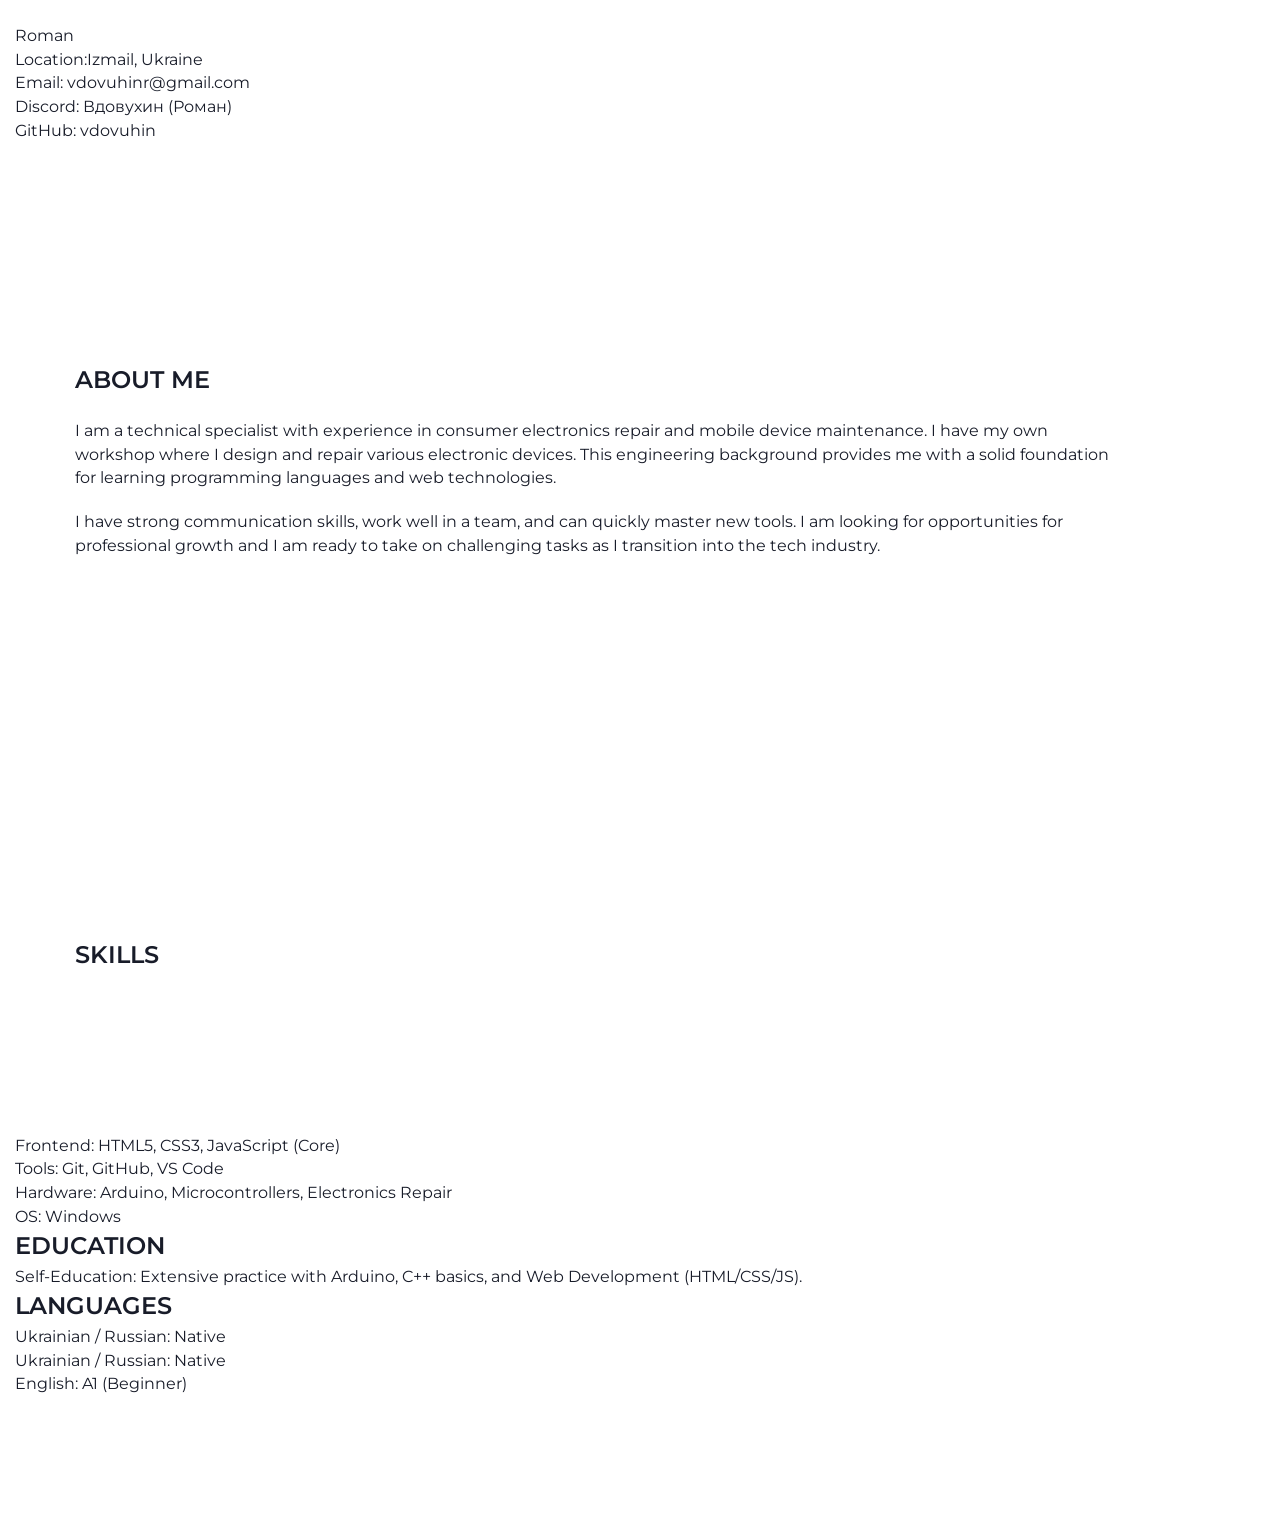
==== index.html @ 587b4ea5 "init: add index.html and style.css" ====
<!DOCTYPE html>
<!-- Коди мов https://html-css.co.ua/html/lang-kodu-mov/ -->
<html lang="en">

<head>
	<!-- Кодування тексту -->
	<meta charset="UTF-8">
	<!-- Налаштування в'юпорту (адаптиву, масштабу тощо) -->
	<meta name="viewport" content="width=device-width, initial-scale=1.0">
	<!-- Відкрити усі вкладки в новій вкладці -->

	<!-- Підключення окремого файлу стилів -->
	<link rel="stylesheet" href="css/style.css">
	<!-- Заголовок сторінки в браузері -->
	<title>CV</title>

</head>

<body>
	<div class="wrapper">
		<header class="header">

		</header>
		<main class="page">
			<section class="page__main main">
				<div class="main__container">
					<h1 class="main__title">Roman</h1>
					<ul class="mail__items">
						<li class="mail__item">Location:<span>Izmail, Ukraine</span></li>
						<li class="mail__item">Email:
							<a class="mail__link" href="mailto:vdovuhinr@gmail.com">vdovuhinr@gmail.com</a>
						</li>
						<li class="mail__item">Discord:
							<a class="mail__link" href="#">Вдовухин (Роман)
							</a>
						</li>
						<li class="mail__item">GitHub:
							<a class="mail__link" href="https://github.com/vdovuhin">vdovuhin</a>
						</li>
					</ul>
				</div>
			</section>

			<hr class="divider">

			<section class="page__about about">
				<div class="about__container">
					<div class="about__content content">
						<h2 class="content__title">About Me</h2>
						<div class="content__text">
							<p>I am a technical specialist with experience in consumer electronics repair and mobile device
								maintenance. I
								have my own workshop where I design and repair various electronic devices. This engineering background
								provides
								me with a solid foundation for learning programming languages and web technologies.</p>
							<p>I have strong communication skills, work well in a team, and can quickly master new tools. I am looking
								for
								opportunities for professional growth and I am ready to take on challenging tasks as I transition into
								the
								tech
								industry.</p>
						</div>
					</div>
				</div>
			</section>

			<section class="page__skills skills">
				<div class="about__container">
					<div class="about__content content">
						<h2 class="content__title">Skills</h2>
					</div>
					<ul class="skills__list">
						<li class="skills__item">Frontend: HTML5, CSS3, JavaScript (Core)</li>
						<li class="skills__item">Tools: Git, GitHub, VS Code</li>
						<li class="skills__item">Hardware: Arduino, Microcontrollers, Electronics Repair</li>
						<li class="skills__item">OS: Windows</li>
					</ul>
				</div>
			</section>

			<section class="page__education education">
				<div class="education__container">
					<div class="education__content content">
						<h2 class="content__title">Education</h2>
						<div class="content__text">
							<p>Self-Education: Extensive practice with Arduino, C++ basics, and Web Development
								(HTML/CSS/JS).
							</p>
						</div>
					</div>
				</div>
			</section>

			<section class="page__languages languages">
				<div class="languages__container">
					<div class="languages__content content">
						<h2 class="content__title">Languages</h2>
					</div>
					<ul class="languages__list">
						<li class="languages__items">Ukrainian / Russian:</strong> Native</span></li>

						<li class="languages__items">Ukrainian / Russian:<span> Native</span></li>

						<li class="languages__items">English:<span> A1 (Beginner)</span></li>
					</ul>
				</div>
			</section>
		</main>
		<footer class="footer">

		</footer>
	</div>
	<script src="js/script.js"></script>
</body>

<script src="js/script.js"></script>
</body>

</html>
---- css/style.css ----
@charset "UTF-8";
/* Підключення фрифтів */
/* Google Fonts (Plugin) */
@import url("https://fonts.googleapis.com/css2?family=Montserrat:wght@400;600;700&display=swap");
@import url("https://fonts.googleapis.com/css2?family=Allura:wght@400&display=swap");
/* Локальне підключення шрифтів */
/* Скидання стилів */
@import url("reset.css");
/* Скидання змінних */
:root {
  --primary: #ff4646;
  --dark: #181c29;
  --static-white: #fff;
  --content-background: #ecf3f8;
  --tag-purple: #4361ff;
  --tag-pink: #ff43f7;
  --tag-green: #06a44f;
  --primary-10: rgba(255, 70, 70, 0.1);
  --static-white-20: rgba(255, 255, 255, 0.2);
  --static-white-40: rgba(255, 255, 255, 0.4);
  --overlay: rgba(24, 28, 41, 0.8);
  --font-family: "Montserrat", sans-serif;
  --second-family: "Allura", sans-serif;
  --third-family: "SF Pro", sans-serif;
}

/* Основні стилі */
body {
  font-family: "Montserrat", sans-serif;
  font-size: 16px;
  line-height: 148%;
  color: var(--dark);
}

.wrapper {
  min-height: 100%;
  overflow: clip; /* clip */
  display: flex;
  flex-direction: column;
  position: relative;
  z-index: 2;
}

.wrapper > main {
  flex-grow: 1;
}

/* --------------------- */
[class*=__container] {
  max-width: 1306px;
  padding-inline: 15px;
  margin: 0 auto;
}

/* --------------------- */
/* Стилі для header */
.header {
  padding-block: 0.75rem;
  position: relative;
}
.header__container {
  display: flex;
  align-items: center;
  justify-content: space-between;
  -moz-column-gap: 0.75rem;
       column-gap: 0.75rem;
  flex-wrap: wrap;
}
.header__logo {
  border-radius: 0.75rem;
  padding: 0.5rem 1.25rem;
  flex-shrink: 1;
  position: relative;
  z-index: 11;
}
.header__logo-link {
  display: flex;
  align-items: center;
  justify-content: center;
  -moz-column-gap: 0.5rem;
       column-gap: 0.5rem;
}
.header__logo-image {
  width: 1.5rem;
  aspect-ratio: 1/1;
}
.header__logo-text {
  font-weight: 600;
  font-size: 0.75rem;
  line-height: 1.3;
  letter-spacing: 0.05em;
  text-transform: uppercase;
  color: var(--dark);
  transition: all 0.8s ease;
}
.header__logo-text:hover {
  color: var(--primary);
}
.header__menu {
  display: flex;
  align-items: center;
}

@media (max-width: 48rem) {
  .menu__body {
    padding-block-start: 4.375rem;
    position: fixed;
    width: 100%;
    height: 100svh;
    left: -100%;
    top: 0;
    overflow: auto;
    transition: left 0.3s;
    background-color: var(--content-background);
    z-index: 10;
  }
  .menu__body::before {
    content: "";
    background-color: var(--content-background);
    position: fixed;
    width: 100%;
    height: 70px;
    left: -100%;
    top: 0;
    transition: left 0.3s;
    z-index: 2;
  }
}
.menu__list {
  display: flex;
  align-items: center;
  justify-content: center;
  flex-wrap: wrap;
  -moz-column-gap: 0.5rem;
       column-gap: 0.5rem;
}
.menu__item {
  border-radius: 0.75rem;
  padding: 0.75rem 1.25rem;
  transition: all 0.8s ease;
}
.menu__link {
  font-weight: 600;
  font-size: 0.75rem;
  line-height: 1.3;
  letter-spacing: 0.05em;
  text-transform: uppercase;
  color: var(--dark);
  transition: all 0.8s ease;
}
.menu__link:hover {
  color: var(--primary);
}

.icon-menu {
  display: none;
}
@media (max-width: 48rem) {
  .icon-menu {
    display: block;
    position: relative;
    width: 1.25rem;
    height: 0.5rem;
    z-index: 11;
  }
}
@media (max-width: 48rem) and (any-hover: none) {
  .icon-menu {
    cursor: default;
  }
}
@media (max-width: 48rem) {
  .icon-menu span, .icon-menu::before {
    content: "";
    transition: all 0.3s ease 0s;
    right: 0;
    position: absolute;
    width: 100%;
    height: 0.125rem;
    background-color: #000;
  }
  .icon-menu::before {
    top: 0;
  }
  .icon-menu span {
    bottom: 0;
  }
}

.open-menu .menu__body {
  left: 0;
}
.open-menu .menu__body::before {
  content: "";
  left: 0;
}
.open-menu .menu__list {
  flex-direction: column;
  font-size: 24px;
}
.open-menu .menu__link {
  font-weight: 600;
  font-size: 1.5rem;
}
.open-menu .icon-menu::before {
  top: calc(50% - 0.0625rem);
  transform: rotate(-45deg);
}
.open-menu .icon-menu span {
  bottom: calc(50% - 0.0625rem);
  transform: rotate(45deg);
}

.lock {
  overflow: hidden;
}

/* Стилі для main */
.page__hero {
  border-radius: 1.25rem 1.25rem 0 0;
}
.page__about {
  padding-block: 3.75rem;
}
.page__slider {
  padding-block: 3.75rem 1.875rem;
}
.page__best-gifts {
  margin-block-start: -0.625rem;
  padding-block: 3.75rem;
}
.page__cta {
  margin-block-start: -0.5rem;
  padding-block: 3.75rem;
}

.hero {
  position: relative;
}
.hero__container {
  padding-block: 60px;
}
.hero__body {
  padding-block: 60px 60px;
  display: flex;
  flex-direction: column;
  align-items: center;
  position: relative;
  z-index: 2;
}
.hero__blok-hero {
  display: flex;
  flex-direction: column;
  align-items: center;
  row-gap: 0.75rem;
  color: var(--static-white);
  max-width: 26.75rem;
  position: relative;
  z-index: 2;
}
.hero__image {
  border-radius: 1.25rem 1.25rem 0 0;
  position: absolute;
  width: 100%;
  height: 100%;
  top: 0;
  left: 0;
}

.about {
  position: relative;
}
.about__blok {
  background-color: var(--static-white);
  border-radius: 3.75rem;
  position: relative;
  z-index: 2;
  display: flex;
}
@media (max-width: 738px) {
  .about__blok {
    flex-wrap: wrap;
  }
}
.about__content {
  padding: 10rem 9.5rem 10rem 3.75rem;
  flex: 1 1 50%;
}
.about__content *:not(:last-child) {
  margin-block-end: 20px;
}
@media (max-width: 838px) {
  .about__content {
    padding: 106px 60px;
  }
}
@media (max-width: 738px) {
  .about__content {
    padding: 3.75rem 1.25rem;
  }
}
.about__img {
  flex: 1 1 50%;
  aspect-ratio: 638/528;
}
.about__img img {
  border-radius: 3.75rem;
  width: 100%;
  height: 100%;
  -o-object-fit: cover;
     object-fit: cover;
}
.slider {
  position: relative;
}
.slider__container {
  position: relative;
  z-index: 2;
}
.slider__content {
  display: flex;
  flex-direction: column;
  align-items: center;
  justify-content: center;
  row-gap: 0.75rem;
}
.slider__content:not(:last-child) {
  margin-block-end: 1.25rem;
}
.slider__swiper {
  display: flex;
  flex-direction: column;
  row-gap: 1.25rem;
}
.slider__swiper-wrapper {
  display: flex;
  transition: transform 0.5s ease;
}
.slider__buttons {
  display: flex;
  align-items: center;
  justify-content: flex-end;
  -moz-column-gap: 0.75rem;
       column-gap: 0.75rem;
}
.slider__button--prev, .slider__button--next {
  border: 1px solid var(--static-white);
  border-radius: 1.25rem;
  padding: 0.9481rem 1.25rem;
}
.slider__button--prev svg, .slider__button--next svg {
  fill: var(--static-white);
  transition: all 0.8s ease;
}
.slider__button--prev:hover, .slider__button--next:hover {
  transition: all 0.8s ease;
  background-color: var(--static-white);
}
.slider__button--prev:hover svg, .slider__button--next:hover svg {
  fill: var(--primary);
}
.slider__button--prev :active, .slider__button--next :active {
  opacity: 0.8;
}
.slider__button--next {
  rotate: 180deg;
}
.slider-blok {
  display: flex;
  align-items: center;
  justify-content: center;
  -moz-column-gap: 20px;
       column-gap: 20px;
}
.slider-blok__title {
  font-family: var(--font-family);
  font-weight: 600;
  font-size: 80px;
  text-transform: uppercase;
  text-align: center;
  color: var(--static-white);
}
.slider-blok__images {
  width: 200px;
  height: 100%;
  border-radius: 1.25rem;
}
.slider-blok__images img {
  border-radius: 1.25rem;
  width: 100%;
  height: 100%;
  -o-object-fit: cover;
     object-fit: cover;
}

.best-gifts {
  position: relative;
}
.best-gifts__container {
  position: relative;
  z-index: 2;
}
.best-gifts__content {
  text-align: center;
}
.best-gifts__content:not(:last-child) {
  margin-block-end: 1.25rem;
}
.best-gifts__cards {
  display: grid;
  grid-template-columns: repeat(auto-fit, minmax(280px, 1fr));
  gap: 0.75rem;
}
.cta {
  position: relative;
}
.cta__container {
  position: relative;
  z-index: 10;
  display: flex;
  flex-direction: column;
  align-items: center;
  gap: 1.25rem;
}
.cta__content {
  text-align: center;
}
.cta__content > *:not(:last-child) {
  margin-block-end: 1.25rem;
}
.cta__content:not(:last-child) {
  margin-block-end: 1.25rem;
}
.cta__body {
  max-width: 450px;
  display: flex;
  flex-direction: column;
  align-items: center;
  justify-content: center;
}
.cta__sab-title {
  font-family: var(--second-family);
  font-size: 1.5rem;
  line-height: 1;
  color: var(--static-white);
}
.cta__sab-title:not(:last-child) {
  margin-block-end: 0.5rem;
}
.cta__timer {
  display: flex;
  border-radius: 1.25rem;
  padding: 0.5rem 0.75rem;
  background-color: var(--static-white-40);
}
.timer__item {
  width: 5rem;
  padding: 0.124rem 0rem;
  font-weight: 600;
  text-transform: uppercase;
  color: var(--static-white);
  display: flex;
  flex-direction: column;
  align-items: center;
  position: relative;
}
.timer__item:not(:last-child)::after {
  content: "";
  border: 0.0625rem solid var(--static-white-40);
  width: 0rem;
  height: 1.25rem;
  position: absolute;
  right: 0;
  top: 35%;
}
.timer__value {
  font-size: 24px;
  line-height: 1.52;
}
.timer__label {
  font-size: 12px;
  line-height: 1.3;
}

.gifts-page__hero {
  position: relative;
  padding-block: 3.75rem;
}
.gifts-page__container {
  position: relative;
  z-index: 3;
  color: var(--content-background);
}
.gifts-page__blok:not(:last-child) {
  margin-block-end: 1.25rem;
}
.gifts-page__blok-hero {
  display: flex;
  align-items: center;
  justify-content: center;
}
.gifts-page__navigation {
  display: flex;
  align-items: center;
  justify-content: center;
}
.gifts-page__navigation:not(:last-child) {
  margin-block-end: 1.25rem;
}
.gifts-page__title {
  border-radius: 0.75rem;
  padding: 0.75rem 1.25rem;
  font-weight: 600;
  font-size: 0.75rem;
  line-height: 1.3;
  text-transform: uppercase;
  transition: all 0.8s ease;
}
.gifts-page__title:hover {
  background-color: var(--static-white-20);
}
.gifts-page__body {
  display: none;
}
.gifts-page__body:target {
  display: block;
}
.gifts-page__image {
  border-radius: 1.25rem;
}

.--tab-active {
  background-color: var(--static-white-20);
}

/* Стилі для footer */
.footer {
  padding: 60px;
}
.footer__container > * {
  margin-block-end: 60px;
}
.footer__items {
  display: flex;
  align-items: center;
  justify-content: space-between;
  flex-wrap: wrap;
  -moz-column-gap: 0.75rem;
       column-gap: 0.75rem;
}
.footer__item {
  flex: 0 0 32%;
  display: flex;
  align-items: center;
  justify-content: center;
  flex-direction: column;
  row-gap: 0.75rem;
}
.footer__footer {
  display: flex;
  align-items: center;
  flex-direction: column;
  justify-content: space-between;
  flex-wrap: wrap;
  row-gap: 0.75rem;
  line-height: 1.5;
  color: var(--dark);
}
.footer__caption {
  font-family: var(--second-family);
  font-size: 24px;
  line-height: 1;
  transition: all 0.8s ease;
}

/* БЕМ елементі @import */
.item-footer {
  padding: 1.25rem;
  border-radius: 1.25rem;
  border: 1px dashed var(--content-background);
  background-color: var(--content-background);
  transition: all 0.8s ease;
  cursor: pointer;
}
.item-footer:hover {
  border: 1px dashed var(--tag-green);
  color: var(--primary);
}
.item-footer__sort-title {
  font-family: var(--font-family);
  font-weight: 600;
  font-size: 24px;
  line-height: 1.5;
  text-transform: uppercase;
}

.social {
  display: flex;
  align-items: center;
  justify-content: center;
  -moz-column-gap: 0.75rem;
       column-gap: 0.75rem;
}
.social__link {
  padding: 0.51rem 0.625rem;
}
.social__link svg {
  fill: #181c29;
  transition: all 0.8s ease;
}
.social__link:hover svg {
  transition: all 0.8s ease;
  fill: var(--primary);
}

.blok-hero__subtitle {
  font-family: var(--second-family);
  font-size: 24px;
  line-height: 1;
}
.blok-hero__title {
  max-width: 26.75rem;
  font-weight: 600;
  font-size: 32px;
  line-height: 1.5;
  text-align: center;
  text-transform: uppercase;
}
.blok-hero__sort-title {
  font-family: var(--second-family);
  font-weight: 400;
  font-size: 24px;
  letter-spacing: 0.05em;
  text-align: center;
  color: var(--static-white);
}

.button {
  border-radius: 20px;
  padding: 20px 32px;
  background-color: var(--dark);
  font-weight: 600;
  font-size: 12px;
  line-height: 1.3;
  letter-spacing: 0.05em;
  text-transform: uppercase;
  text-align: center;
  color: var(--static-white);
  transition: all 0.8s ease;
}
.button:hover {
  background-color: #fff;
  color: var(--dark);
}

.__bg {
  width: 100%;
  height: 100%;
}
.__bg img {
  position: absolute;
  width: 100%;
  height: 100%;
  top: 0;
  left: 0;
  -o-object-fit: cover;
     object-fit: cover;
}

.content {
  line-height: 1.5;
  color: var(--dark);
}
.content__subtitle {
  font-family: var(--second-family);
  font-weight: 400;
  font-size: 24px;
  line-height: 1;
  letter-spacing: 0.05em;
  color: var(--primary);
}
.content__subtitle--clear {
  color: var(--static-white);
}
.content__title {
  font-weight: 600;
  font-size: 24px;
  line-height: 1.52;
  text-transform: uppercase;
}
.content__title--clear {
  color: var(--static-white);
}
.content__text {
  line-height: 1.48;
}

.cards {
  display: grid;
  grid-template-columns: repeat(auto-fit, minmax(280px, 1fr));
  gap: 0.75rem;
}
.cards__card {
  border-radius: 1.25rem;
  background-color: var(--content-background);
  display: flex;
  flex-direction: column;
  justify-content: flex-end;
  transition: all 0.8s ease;
  position: relative;
}
.cards__card:hover {
  scale: 1.05;
}
.cards__card:hover::before {
  content: "";
  border-radius: 20px;
  width: 100%;
  height: 100%;
  background-color: var(--dark);
  opacity: 0.5;
  position: absolute;
  left: 0;
  top: 0;
}

.card__body {
  border-radius: 20px;
  padding: 20px;
  background: var(--static-white);
  display: grid;
  row-gap: 0.5rem;
  position: relative;
  z-index: 2;
}
.card__description {
  font-weight: 600;
  font-size: 12px;
  line-height: 1.3;
  text-transform: uppercase;
}
.card__title {
  font-family: var(--font-family);
  font-weight: 600;
  line-height: 1.52;
  text-transform: uppercase;
  color: var(--dark);
}
.card__title-link {
  transition: all 0.8s ease;
}
.card__title-link:hover {
  color: var(--primary);
}

.color {
  color: var(--tag-purple);
}
.color--green {
  color: var(--tag-green);
}
.color--pink {
  color: var(--tag-pink);
}

.disabled {
  opacity: 0.5;
  pointer-events: none;
  cursor: default;
}

.modal {
  display: none;
  padding: 1.25rem;
  width: 100%;
  height: 100vh;
  background-color: var(--overlay);
  position: fixed;
  z-index: 100;
  top: 0;
  left: 0;
  align-items: center;
  justify-content: center;
  overflow-y: auto;
}
.modal__body {
  margin: 0 auto;
  border-radius: 1.25rem;
  padding: 0.625rem;
  width: 25rem;
  background: var(--static-white);
  position: relative;
  top: 0;
  left: 0;
}
.modal__button {
  padding: 0.5625rem;
  display: flex;
  flex-direction: column;
  gap: 1.125rem;
  position: absolute;
  top: 0.75rem;
  right: 0.75rem;
}
.modal__button::before, .modal__button::after {
  content: "";
  width: 1.375rem;
  height: 0.125rem;
  background-color: var(--dark);
  position: absolute;
  top: 0;
  right: 0;
}
.modal__button::after {
  top: calc(50% - 0.0625rem);
  transform: rotate(-45deg);
}
.modal__button::before {
  top: calc(50% - 0.0625rem);
  transform: rotate(45deg);
}
.modal__blok {
  padding: 20px;
}
.modal__descriptor {
  display: grid;
  row-gap: 20px;
  color: var(--dark);
}
.modal__content {
  display: grid;
  row-gap: 8px;
}
.modal__subtitle {
  font-weight: 600;
  font-size: 12px;
  line-height: 1.3;
  text-transform: uppercase;
}
.modal__title {
  font-weight: 600;
  font-size: 16px;
  line-height: 1.52;
  text-transform: uppercase;
}
.modal__text {
  line-height: 1.4;
}
.modal__sub-title {
  font-weight: 600;
  font-size: 12px;
  line-height: 1.3;
  text-transform: uppercase;
}
.modal__card {
  display: flex;
  align-items: center;
  justify-content: space-between;
}
.modal__name {
  flex-basis: 180px;
}
.modal__stars {
  display: flex;
  -moz-column-gap: 8px;
       column-gap: 8px;
}
.is-open {
  display: flex;
}
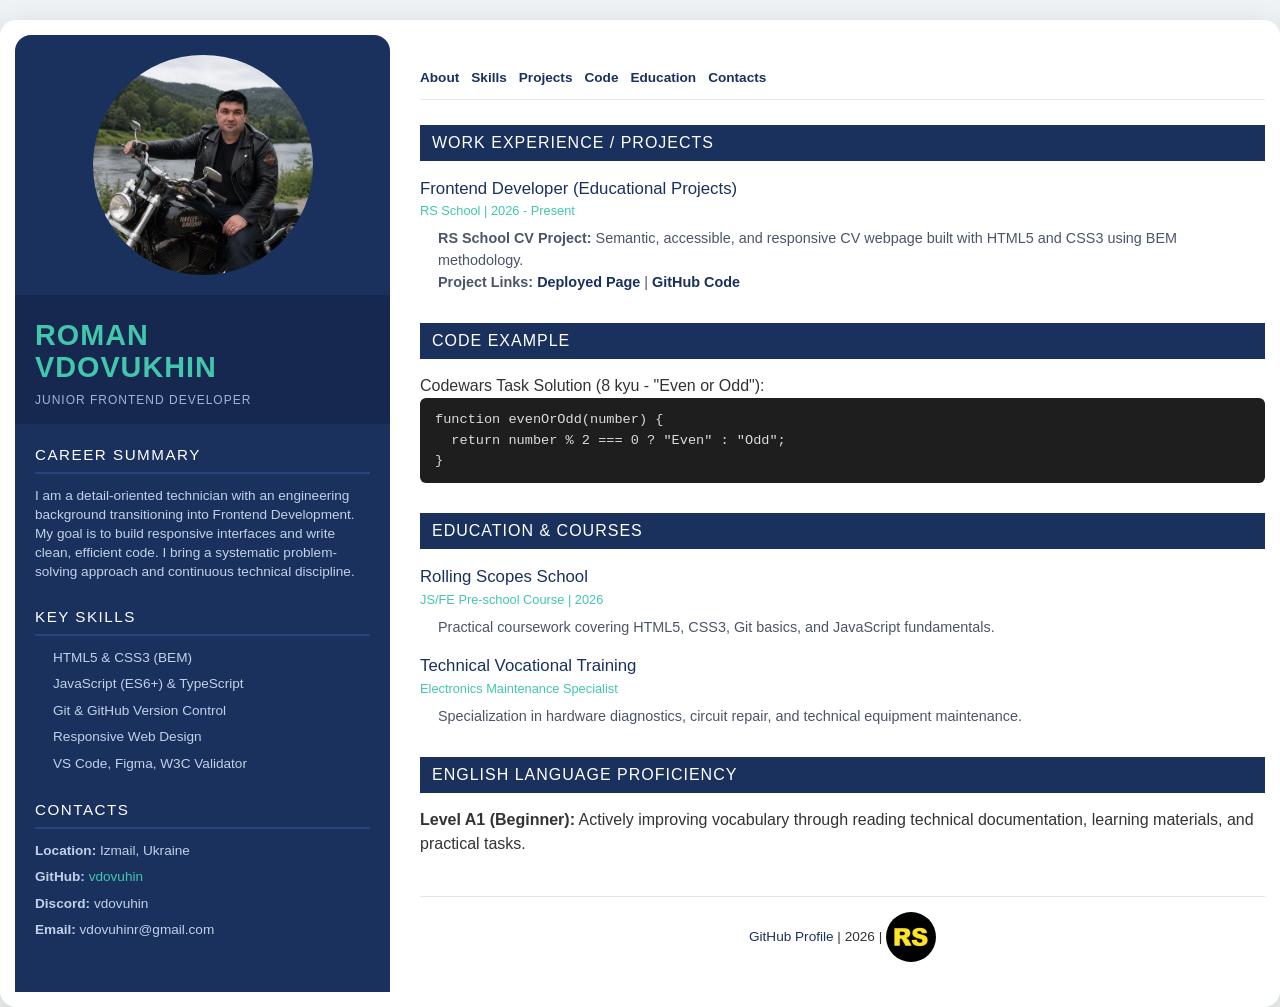
==== commit ab3afc8a: "feat: complete cv layout according to design requirements" ====
--- a/index.html
+++ b/index.html
@@ -12,108 +12,147 @@
 	<!-- Підключення окремого файлу стилів -->
 	<link rel="stylesheet" href="css/style.css">
 	<!-- Заголовок сторінки в браузері -->
-	<title>CV</title>
+	<title>CV - Roman Vdovukhin</title>
 
 </head>
 
 <body>
 	<div class="wrapper">
-		<header class="header">
+		<div class="wrapper__container">
+			<aside class="sidebar">
+				<header class="header">
+					<div class="header__photo-wrapper">
+						<img class="header__avatar" src="img//avatar.webp" alt="Roman Vdovukhin Photo">
+					</div>
+					<div class="header__title-group">
+						<h1 class="header__name">ROMAN<br>VDOVUKHIN</h1>
+						<p class="header__subtitle">JUNIOR FRONTEND DEVELOPER</p>
+					</div>
+				</header>
 
-		</header>
-		<main class="page">
-			<section class="page__main main">
-				<div class="main__container">
-					<h1 class="main__title">Roman</h1>
-					<ul class="mail__items">
-						<li class="mail__item">Location:<span>Izmail, Ukraine</span></li>
-						<li class="mail__item">Email:
-							<a class="mail__link" href="mailto:vdovuhinr@gmail.com">vdovuhinr@gmail.com</a>
-						</li>
-						<li class="mail__item">Discord:
-							<a class="mail__link" href="#">Вдовухин (Роман)
-							</a>
-						</li>
-						<li class="mail__item">GitHub:
-							<a class="mail__link" href="https://github.com/vdovuhin">vdovuhin</a>
-						</li>
+				<div class="sidebar__content">
+					<section id="about" class="sidebar__section">
+						<h2 class="sidebar__title">CAREER SUMMARY</h2>
+						<p class="sidebar__text">
+							I am a detail-oriented technician with an engineering background transitioning into Frontend Development.
+							My
+							goal is to build responsive interfaces and write clean, efficient code. I bring a systematic
+							problem-solving
+							approach and continuous technical discipline.
+						</p>
+					</section>
+
+					<section id="skills" class="sidebar__section">
+						<h2 class="sidebar__title">KEY SKILLS</h2>
+						<ul class="sidebar__list">
+							<li class="sidebar__list-item">HTML5 &amp; CSS3 (BEM)</li>
+							<li class="sidebar__list-item">JavaScript (ES6+) &amp; TypeScript</li>
+							<li class="sidebar__list-item">Git &amp; GitHub Version Control</li>
+							<li class="sidebar__list-item">Responsive Web Design</li>
+							<li class="sidebar__list-item">VS Code, Figma, W3C Validator</li>
+						</ul>
+					</section>
+
+					<section id="contacts" class="sidebar__section">
+						<h2 class="sidebar__title">CONTACTS</h2>
+						<ul class="sidebar__list sidebar__list--contacts">
+							<li class="sidebar__list-item"><strong>Location:</strong> Izmail, Ukraine</li>
+							<li class="sidebar__list-item"><strong>GitHub:</strong> <a class="sidebar__link"
+									href="https://github.com/vdovuhin" target="_blank">vdovuhin</a></li>
+							<li class="sidebar__list-item"><strong>Discord:</strong> vdovuhin</li>
+							<li class="sidebar__list-item"><strong>Email:</strong> vdovuhinr@gmail.com</li>
+						</ul>
+					</section>
+				</div>
+			</aside>
+
+			<main class="main-content">
+				<nav class="nav">
+					<ul class="nav__list">
+						<li class="nav__item"><a class="nav__link" href="#about">About</a></li>
+						<li class="nav__item"><a class="nav__link" href="#skills">Skills</a></li>
+						<li class="nav__item"><a class="nav__link" href="#projects">Projects</a></li>
+						<li class="nav__item"><a class="nav__link" href="#code">Code</a></li>
+						<li class="nav__item"><a class="nav__link" href="#education">Education</a></li>
+						<li class="nav__item"><a class="nav__link" href="#contacts">Contacts</a></li>
 					</ul>
-				</div>
-			</section>
+				</nav>
 
-			<hr class="divider">
+				<section id="projects" class="content-section">
+					<h2 class="content-section__title">WORK EXPERIENCE / PROJECTS</h2>
 
-			<section class="page__about about">
-				<div class="about__container">
-					<div class="about__content content">
-						<h2 class="content__title">About Me</h2>
-						<div class="content__text">
-							<p>I am a technical specialist with experience in consumer electronics repair and mobile device
-								maintenance. I
-								have my own workshop where I design and repair various electronic devices. This engineering background
-								provides
-								me with a solid foundation for learning programming languages and web technologies.</p>
-							<p>I have strong communication skills, work well in a team, and can quickly master new tools. I am looking
-								for
-								opportunities for professional growth and I am ready to take on challenging tasks as I transition into
-								the
-								tech
-								industry.</p>
-						</div>
-					</div>
-				</div>
-			</section>
+					<article class="job-card">
+						<h3 class="job-card__title">Frontend Developer (Educational Projects)</h3>
+						<p class="job-card__meta">RS School | 2026 - Present</p>
+						<ul class="job-card__list">
+							<li class="job-card__list-item">
+								<strong>RS School CV Project:</strong> Semantic, accessible, and responsive CV webpage built with HTML5
+								and CSS3 using BEM methodology.
+							</li>
+							<li class="job-card__list-item">
+								<strong>Project Links:</strong>
+								<a class="content-section__link" href="https://vdovuhin.github.io/rsschool-cv/" target="_blank">Deployed
+									Page</a> |
+								<a class="content-section__link" href="https://github.com/vdovuhin/rsschool-cv" target="_blank">GitHub
+									Code</a>
+							</li>
+						</ul>
+					</article>
+				</section>
 
-			<section class="page__skills skills">
-				<div class="about__container">
-					<div class="about__content content">
-						<h2 class="content__title">Skills</h2>
-					</div>
-					<ul class="skills__list">
-						<li class="skills__item">Frontend: HTML5, CSS3, JavaScript (Core)</li>
-						<li class="skills__item">Tools: Git, GitHub, VS Code</li>
-						<li class="skills__item">Hardware: Arduino, Microcontrollers, Electronics Repair</li>
-						<li class="skills__item">OS: Windows</li>
-					</ul>
-				</div>
-			</section>
+				<section id="code" class="content-section">
+					<h2 class="content-section__title">CODE EXAMPLE</h2>
+					<p class="content-section__description">Codewars Task Solution (8 kyu - "Even or Odd"):</p>
+					<pre class="code-block"><code>function evenOrOdd(number) {
+  return number % 2 === 0 ? &quot;Even&quot; : &quot;Odd&quot;;
+}</code></pre>
+				</section>
 
-			<section class="page__education education">
-				<div class="education__container">
-					<div class="education__content content">
-						<h2 class="content__title">Education</h2>
-						<div class="content__text">
-							<p>Self-Education: Extensive practice with Arduino, C++ basics, and Web Development
-								(HTML/CSS/JS).
-							</p>
-						</div>
-					</div>
-				</div>
-			</section>
+				<section id="education" class="content-section">
+					<h2 class="content-section__title">EDUCATION &amp; COURSES</h2>
 
-			<section class="page__languages languages">
-				<div class="languages__container">
-					<div class="languages__content content">
-						<h2 class="content__title">Languages</h2>
-					</div>
-					<ul class="languages__list">
-						<li class="languages__items">Ukrainian / Russian:</strong> Native</span></li>
+					<article class="job-card">
+						<h3 class="job-card__title">Rolling Scopes School</h3>
+						<p class="job-card__meta">JS/FE Pre-school Course | 2026</p>
+						<ul class="job-card__list">
+							<li class="job-card__list-item">Practical coursework covering HTML5, CSS3, Git basics, and JavaScript
+								fundamentals.</li>
+						</ul>
+					</article>
 
-						<li class="languages__items">Ukrainian / Russian:<span> Native</span></li>
+					<article class="job-card">
+						<h3 class="job-card__title">Technical Vocational Training</h3>
+						<p class="job-card__meta">Electronics Maintenance Specialist</p>
+						<ul class="job-card__list">
+							<li class="job-card__list-item">Specialization in hardware diagnostics, circuit repair, and technical
+								equipment maintenance.</li>
+						</ul>
+					</article>
+				</section>
 
-						<li class="languages__items">English:<span> A1 (Beginner)</span></li>
-					</ul>
-				</div>
-			</section>
-		</main>
-		<footer class="footer">
+				<section class="content-section">
+					<h2 class="content-section__title">ENGLISH LANGUAGE PROFICIENCY</h2>
+					<p class="content-section__text">
+						<strong>Level A1 (Beginner):</strong> Actively improving vocabulary through reading technical documentation,
+						learning materials, and practical tasks.
+					</p>
+				</section>
 
-		</footer>
+				<footer class="footer">
+					<p class="footer__info">
+						<a class="footer__link" href="https://github.com/vdovuhin" target="_blank">GitHub Profile</a> |
+						2026 |
+						<a class="footer__logo-link" href="https://rs.school/js/" target="_blank">
+							<img class="footer__logo" src="img/icons.jpg" alt="RS School Logo" width="80">
+						</a>
+					</p>
+				</footer>
+			</main>
+
+		</div>
+
 	</div>
-	<script src="js/script.js"></script>
-</body>
-
-<script src="js/script.js"></script>
+	<!-- <script src="js/script.js"></script> -->
 </body>
 
 </html>
--- a/css/style.css
+++ b/css/style.css
@@ -6,865 +6,260 @@
 /* Локальне підключення шрифтів */
 /* Скидання стилів */
 @import url("reset.css");
+
 /* Скидання змінних */
 :root {
-  --primary: #ff4646;
-  --dark: #181c29;
-  --static-white: #fff;
-  --content-background: #ecf3f8;
-  --tag-purple: #4361ff;
-  --tag-pink: #ff43f7;
-  --tag-green: #06a44f;
-  --primary-10: rgba(255, 70, 70, 0.1);
-  --static-white-20: rgba(255, 255, 255, 0.2);
-  --static-white-40: rgba(255, 255, 255, 0.4);
-  --overlay: rgba(24, 28, 41, 0.8);
-  --font-family: "Montserrat", sans-serif;
-  --second-family: "Allura", sans-serif;
-  --third-family: "SF Pro", sans-serif;
+	--primary: #ff4646;
+	--dark: #181c29;
+	--static-white: #fff;
+	--content-background: #ecf3f8;
+	--tag-purple: #4361ff;
+	--tag-pink: #ff43f7;
+	--tag-green: #06a44f;
+	--primary-10: rgba(255, 70, 70, 0.1);
+	--static-white-20: rgba(255, 255, 255, 0.2);
+	--static-white-40: rgba(255, 255, 255, 0.4);
+	--overlay: rgba(24, 28, 41, 0.8);
+	--font-family: "Montserrat", sans-serif;
+	--second-family: "Allura", sans-serif;
+	--third-family: "SF Pro", sans-serif;
 }
 
 /* Основні стилі */
 body {
-  font-family: "Montserrat", sans-serif;
-  font-size: 16px;
-  line-height: 148%;
-  color: var(--dark);
+	font-family: 'Segoe UI', Tahoma, Geneva, Verdana, sans-serif;
+	background-color: #eef2f5;
+	color: #333;
+	line-height: 1.5;
+	padding: 20px 0;
 }
 
 .wrapper {
-  min-height: 100%;
-  overflow: clip; /* clip */
-  display: flex;
-  flex-direction: column;
-  position: relative;
-  z-index: 2;
-}
-
-.wrapper > main {
-  flex-grow: 1;
-}
-
+	margin: 0 auto;	
+	background-color: #ffffff;
+	border-radius: 16px;
+	overflow: hidden;
+	box-shadow: 0 10px 30px rgba(0, 0, 0, 0.15);
+}
 /* --------------------- */
-[class*=__container] {
-  max-width: 1306px;
-  padding-inline: 15px;
-  margin: 0 auto;
+.wrapper__container {
+	max-width: 1306px;
+	padding: 15px;
+	margin: 0 auto;
+	display: flex;
+	gap: 30px;
 }
 
 /* --------------------- */
 /* Стилі для header */
-.header {
-  padding-block: 0.75rem;
-  position: relative;
-}
-.header__container {
-  display: flex;
-  align-items: center;
-  justify-content: space-between;
-  -moz-column-gap: 0.75rem;
-       column-gap: 0.75rem;
-  flex-wrap: wrap;
-}
-.header__logo {
-  border-radius: 0.75rem;
-  padding: 0.5rem 1.25rem;
-  flex-shrink: 1;
-  position: relative;
-  z-index: 11;
-}
-.header__logo-link {
-  display: flex;
-  align-items: center;
-  justify-content: center;
-  -moz-column-gap: 0.5rem;
-       column-gap: 0.5rem;
-}
-.header__logo-image {
-  width: 1.5rem;
-  aspect-ratio: 1/1;
-}
-.header__logo-text {
-  font-weight: 600;
-  font-size: 0.75rem;
-  line-height: 1.3;
-  letter-spacing: 0.05em;
-  text-transform: uppercase;
-  color: var(--dark);
-  transition: all 0.8s ease;
-}
-.header__logo-text:hover {
-  color: var(--primary);
-}
-.header__menu {
-  display: flex;
-  align-items: center;
-}
-
-@media (max-width: 48rem) {
-  .menu__body {
-    padding-block-start: 4.375rem;
-    position: fixed;
-    width: 100%;
-    height: 100svh;
-    left: -100%;
-    top: 0;
-    overflow: auto;
-    transition: left 0.3s;
-    background-color: var(--content-background);
-    z-index: 10;
-  }
-  .menu__body::before {
-    content: "";
-    background-color: var(--content-background);
-    position: fixed;
-    width: 100%;
-    height: 70px;
-    left: -100%;
-    top: 0;
-    transition: left 0.3s;
-    z-index: 2;
-  }
-}
-.menu__list {
-  display: flex;
-  align-items: center;
-  justify-content: center;
-  flex-wrap: wrap;
-  -moz-column-gap: 0.5rem;
-       column-gap: 0.5rem;
-}
-.menu__item {
-  border-radius: 0.75rem;
-  padding: 0.75rem 1.25rem;
-  transition: all 0.8s ease;
-}
-.menu__link {
-  font-weight: 600;
-  font-size: 0.75rem;
-  line-height: 1.3;
-  letter-spacing: 0.05em;
-  text-transform: uppercase;
-  color: var(--dark);
-  transition: all 0.8s ease;
-}
-.menu__link:hover {
-  color: var(--primary);
-}
-
-.icon-menu {
-  display: none;
-}
-@media (max-width: 48rem) {
-  .icon-menu {
-    display: block;
-    position: relative;
-    width: 1.25rem;
-    height: 0.5rem;
-    z-index: 11;
-  }
-}
-@media (max-width: 48rem) and (any-hover: none) {
-  .icon-menu {
-    cursor: default;
-  }
-}
-@media (max-width: 48rem) {
-  .icon-menu span, .icon-menu::before {
-    content: "";
-    transition: all 0.3s ease 0s;
-    right: 0;
-    position: absolute;
-    width: 100%;
-    height: 0.125rem;
-    background-color: #000;
-  }
-  .icon-menu::before {
-    top: 0;
-  }
-  .icon-menu span {
-    bottom: 0;
-  }
-}
-
-.open-menu .menu__body {
-  left: 0;
-}
-.open-menu .menu__body::before {
-  content: "";
-  left: 0;
-}
-.open-menu .menu__list {
-  flex-direction: column;
-  font-size: 24px;
-}
-.open-menu .menu__link {
-  font-weight: 600;
-  font-size: 1.5rem;
-}
-.open-menu .icon-menu::before {
-  top: calc(50% - 0.0625rem);
-  transform: rotate(-45deg);
-}
-.open-menu .icon-menu span {
-  bottom: calc(50% - 0.0625rem);
-  transform: rotate(45deg);
-}
-
-.lock {
-  overflow: hidden;
-}
-
-/* Стилі для main */
-.page__hero {
-  border-radius: 1.25rem 1.25rem 0 0;
-}
-.page__about {
-  padding-block: 3.75rem;
-}
-.page__slider {
-  padding-block: 3.75rem 1.875rem;
-}
-.page__best-gifts {
-  margin-block-start: -0.625rem;
-  padding-block: 3.75rem;
-}
-.page__cta {
-  margin-block-start: -0.5rem;
-  padding-block: 3.75rem;
-}
-
-.hero {
-  position: relative;
-}
-.hero__container {
-  padding-block: 60px;
-}
-.hero__body {
-  padding-block: 60px 60px;
-  display: flex;
-  flex-direction: column;
-  align-items: center;
-  position: relative;
-  z-index: 2;
-}
-.hero__blok-hero {
-  display: flex;
-  flex-direction: column;
-  align-items: center;
-  row-gap: 0.75rem;
-  color: var(--static-white);
-  max-width: 26.75rem;
-  position: relative;
-  z-index: 2;
-}
-.hero__image {
-  border-radius: 1.25rem 1.25rem 0 0;
-  position: absolute;
-  width: 100%;
-  height: 100%;
-  top: 0;
-  left: 0;
-}
-
-.about {
-  position: relative;
-}
-.about__blok {
-  background-color: var(--static-white);
-  border-radius: 3.75rem;
-  position: relative;
-  z-index: 2;
-  display: flex;
-}
-@media (max-width: 738px) {
-  .about__blok {
-    flex-wrap: wrap;
-  }
-}
-.about__content {
-  padding: 10rem 9.5rem 10rem 3.75rem;
-  flex: 1 1 50%;
-}
-.about__content *:not(:last-child) {
-  margin-block-end: 20px;
-}
-@media (max-width: 838px) {
-  .about__content {
-    padding: 106px 60px;
-  }
-}
-@media (max-width: 738px) {
-  .about__content {
-    padding: 3.75rem 1.25rem;
-  }
-}
-.about__img {
-  flex: 1 1 50%;
-  aspect-ratio: 638/528;
-}
-.about__img img {
-  border-radius: 3.75rem;
-  width: 100%;
-  height: 100%;
-  -o-object-fit: cover;
-     object-fit: cover;
-}
-.slider {
-  position: relative;
-}
-.slider__container {
-  position: relative;
-  z-index: 2;
-}
-.slider__content {
-  display: flex;
-  flex-direction: column;
-  align-items: center;
-  justify-content: center;
-  row-gap: 0.75rem;
-}
-.slider__content:not(:last-child) {
-  margin-block-end: 1.25rem;
-}
-.slider__swiper {
-  display: flex;
-  flex-direction: column;
-  row-gap: 1.25rem;
-}
-.slider__swiper-wrapper {
-  display: flex;
-  transition: transform 0.5s ease;
-}
-.slider__buttons {
-  display: flex;
-  align-items: center;
-  justify-content: flex-end;
-  -moz-column-gap: 0.75rem;
-       column-gap: 0.75rem;
-}
-.slider__button--prev, .slider__button--next {
-  border: 1px solid var(--static-white);
-  border-radius: 1.25rem;
-  padding: 0.9481rem 1.25rem;
-}
-.slider__button--prev svg, .slider__button--next svg {
-  fill: var(--static-white);
-  transition: all 0.8s ease;
-}
-.slider__button--prev:hover, .slider__button--next:hover {
-  transition: all 0.8s ease;
-  background-color: var(--static-white);
-}
-.slider__button--prev:hover svg, .slider__button--next:hover svg {
-  fill: var(--primary);
-}
-.slider__button--prev :active, .slider__button--next :active {
-  opacity: 0.8;
-}
-.slider__button--next {
-  rotate: 180deg;
-}
-.slider-blok {
-  display: flex;
-  align-items: center;
-  justify-content: center;
-  -moz-column-gap: 20px;
-       column-gap: 20px;
-}
-.slider-blok__title {
-  font-family: var(--font-family);
-  font-weight: 600;
-  font-size: 80px;
-  text-transform: uppercase;
-  text-align: center;
-  color: var(--static-white);
-}
-.slider-blok__images {
-  width: 200px;
-  height: 100%;
-  border-radius: 1.25rem;
-}
-.slider-blok__images img {
-  border-radius: 1.25rem;
-  width: 100%;
-  height: 100%;
-  -o-object-fit: cover;
-     object-fit: cover;
-}
-
-.best-gifts {
-  position: relative;
-}
-.best-gifts__container {
-  position: relative;
-  z-index: 2;
-}
-.best-gifts__content {
-  text-align: center;
-}
-.best-gifts__content:not(:last-child) {
-  margin-block-end: 1.25rem;
-}
-.best-gifts__cards {
-  display: grid;
-  grid-template-columns: repeat(auto-fit, minmax(280px, 1fr));
-  gap: 0.75rem;
-}
-.cta {
-  position: relative;
-}
-.cta__container {
-  position: relative;
-  z-index: 10;
-  display: flex;
-  flex-direction: column;
-  align-items: center;
-  gap: 1.25rem;
-}
-.cta__content {
-  text-align: center;
-}
-.cta__content > *:not(:last-child) {
-  margin-block-end: 1.25rem;
-}
-.cta__content:not(:last-child) {
-  margin-block-end: 1.25rem;
-}
-.cta__body {
-  max-width: 450px;
-  display: flex;
-  flex-direction: column;
-  align-items: center;
-  justify-content: center;
-}
-.cta__sab-title {
-  font-family: var(--second-family);
-  font-size: 1.5rem;
-  line-height: 1;
-  color: var(--static-white);
-}
-.cta__sab-title:not(:last-child) {
-  margin-block-end: 0.5rem;
-}
-.cta__timer {
-  display: flex;
-  border-radius: 1.25rem;
-  padding: 0.5rem 0.75rem;
-  background-color: var(--static-white-40);
-}
-.timer__item {
-  width: 5rem;
-  padding: 0.124rem 0rem;
-  font-weight: 600;
-  text-transform: uppercase;
-  color: var(--static-white);
-  display: flex;
-  flex-direction: column;
-  align-items: center;
-  position: relative;
-}
-.timer__item:not(:last-child)::after {
-  content: "";
-  border: 0.0625rem solid var(--static-white-40);
-  width: 0rem;
-  height: 1.25rem;
-  position: absolute;
-  right: 0;
-  top: 35%;
-}
-.timer__value {
-  font-size: 24px;
-  line-height: 1.52;
-}
-.timer__label {
-  font-size: 12px;
-  line-height: 1.3;
-}
-
-.gifts-page__hero {
-  position: relative;
-  padding-block: 3.75rem;
-}
-.gifts-page__container {
-  position: relative;
-  z-index: 3;
-  color: var(--content-background);
-}
-.gifts-page__blok:not(:last-child) {
-  margin-block-end: 1.25rem;
-}
-.gifts-page__blok-hero {
-  display: flex;
-  align-items: center;
-  justify-content: center;
-}
-.gifts-page__navigation {
-  display: flex;
-  align-items: center;
-  justify-content: center;
-}
-.gifts-page__navigation:not(:last-child) {
-  margin-block-end: 1.25rem;
-}
-.gifts-page__title {
-  border-radius: 0.75rem;
-  padding: 0.75rem 1.25rem;
-  font-weight: 600;
-  font-size: 0.75rem;
-  line-height: 1.3;
-  text-transform: uppercase;
-  transition: all 0.8s ease;
-}
-.gifts-page__title:hover {
-  background-color: var(--static-white-20);
-}
-.gifts-page__body {
-  display: none;
-}
-.gifts-page__body:target {
-  display: block;
-}
-.gifts-page__image {
-  border-radius: 1.25rem;
-}
-
-.--tab-active {
-  background-color: var(--static-white-20);
-}
-
-/* Стилі для footer */
+.sidebar {
+	flex: 0 0 30%;
+	background-color: #1a305d;
+	color: #ffffff;
+	
+	border-radius: 16px 16px 0 0;
+}
+
+.header__photo-wrapper {
+	width: 100%;
+	height: 260px; 
+	overflow: hidden;
+
+	display: flex;
+	justify-content: center;
+	align-items: center;
+
+}
+
+.header__avatar {	
+	padding: 20px;
+	width: 260px;
+	height: 100%;
+	border-radius: 50%;
+	object-fit: cover;
+	object-position: 60% 20%;
+}
+
+.header__title-group {
+	padding: 25px 20px 15px;
+	background-color: #16284f;
+}
+
+.header__name {
+	font-size: 1.8rem;
+	line-height: 1.1;
+	color: #43c6ac;
+	font-weight: 700;
+	letter-spacing: 1px;
+}
+
+.header__subtitle {
+	font-size: 0.75rem;
+	color: #a2b4d6;
+	margin-top: 8px;
+	letter-spacing: 1px;
+}
+
+.sidebar__content {
+	padding: 20px;
+}
+
+.sidebar__section {
+	margin-bottom: 25px;
+}
+
+.sidebar__title {
+	font-size: 0.95rem;
+	letter-spacing: 1.5px;
+	color: #ffffff;
+	border-bottom: 2px solid #2a437e;
+	padding-bottom: 5px;
+	margin-bottom: 12px;
+}
+
+.sidebar__text {
+	font-size: 0.85rem;
+	color: #c2d1e8;
+	line-height: 1.4;
+}
+
+.sidebar__list {
+	list-style-type: disc;
+	padding-left: 18px;
+}
+
+.sidebar__list--contacts {
+	list-style-type: none;
+	padding-left: 0;
+}
+
+.sidebar__list-item {
+	font-size: 0.85rem;
+	color: #c2d1e8;
+	margin-bottom: 6px;
+}
+
+.sidebar__link {
+	color: #43c6ac;
+	text-decoration: none;
+}
+
+/* --- Правая светлая колонка --- */
+.main-content {	
+	padding-block: 30px;
+	background-color: #ffffff;	
+}
+
+.nav {
+	margin-bottom: 25px;
+	border-bottom: 1px solid #e2e8f0;
+	padding-bottom: 10px;
+}
+
+.nav__list {
+	list-style: none;
+	display: flex;
+	gap: 12px;
+	flex-wrap: wrap;
+}
+
+.nav__link {
+	text-decoration: none;
+	color: #1a305d;
+	font-size: 0.85rem;
+	font-weight: 600;
+}
+
+.nav__link:hover {
+	color: #43c6ac;
+}
+
+.content-section {
+	margin-bottom: 30px;
+}
+
+.content-section__title {
+	font-size: 1rem;
+	background-color: #1a305d;
+	color: #ffffff;
+	padding: 6px 12px;
+	letter-spacing: 1px;
+	margin-bottom: 15px;
+	display: block;
+}
+
+.job-card {
+	margin-bottom: 15px;
+}
+
+.job-card__title {
+	font-size: 1.05rem;
+	color: #1a305d;
+}
+
+.job-card__meta {
+	font-size: 0.8rem;
+	color: #43c6ac;
+	margin-bottom: 8px;
+}
+
+.job-card__list {
+	padding-left: 18px;
+	font-size: 0.9rem;
+	color: #4a5568;
+}
+
+.content-section__link {
+	color: #1a305d;
+	font-weight: 600;
+}
+
+.code-block {
+	background-color: #1e1e1e;
+	color: #dcdcdc;
+	padding: 12px 15px;
+	border-radius: 6px;
+	font-family: Consolas, Monaco, monospace;
+	font-size: 0.85rem;
+	overflow-x: auto;
+}
+
 .footer {
-  padding: 60px;
-}
-.footer__container > * {
-  margin-block-end: 60px;
-}
-.footer__items {
-  display: flex;
-  align-items: center;
-  justify-content: space-between;
-  flex-wrap: wrap;
-  -moz-column-gap: 0.75rem;
-       column-gap: 0.75rem;
-}
-.footer__item {
-  flex: 0 0 32%;
-  display: flex;
-  align-items: center;
-  justify-content: center;
-  flex-direction: column;
-  row-gap: 0.75rem;
-}
-.footer__footer {
-  display: flex;
-  align-items: center;
-  flex-direction: column;
-  justify-content: space-between;
-  flex-wrap: wrap;
-  row-gap: 0.75rem;
-  line-height: 1.5;
-  color: var(--dark);
-}
-.footer__caption {
-  font-family: var(--second-family);
-  font-size: 24px;
-  line-height: 1;
-  transition: all 0.8s ease;
-}
-
-/* БЕМ елементі @import */
-.item-footer {
-  padding: 1.25rem;
-  border-radius: 1.25rem;
-  border: 1px dashed var(--content-background);
-  background-color: var(--content-background);
-  transition: all 0.8s ease;
-  cursor: pointer;
-}
-.item-footer:hover {
-  border: 1px dashed var(--tag-green);
-  color: var(--primary);
-}
-.item-footer__sort-title {
-  font-family: var(--font-family);
-  font-weight: 600;
-  font-size: 24px;
-  line-height: 1.5;
-  text-transform: uppercase;
-}
-
-.social {
-  display: flex;
-  align-items: center;
-  justify-content: center;
-  -moz-column-gap: 0.75rem;
-       column-gap: 0.75rem;
-}
-.social__link {
-  padding: 0.51rem 0.625rem;
-}
-.social__link svg {
-  fill: #181c29;
-  transition: all 0.8s ease;
-}
-.social__link:hover svg {
-  transition: all 0.8s ease;
-  fill: var(--primary);
-}
-
-.blok-hero__subtitle {
-  font-family: var(--second-family);
-  font-size: 24px;
-  line-height: 1;
-}
-.blok-hero__title {
-  max-width: 26.75rem;
-  font-weight: 600;
-  font-size: 32px;
-  line-height: 1.5;
-  text-align: center;
-  text-transform: uppercase;
-}
-.blok-hero__sort-title {
-  font-family: var(--second-family);
-  font-weight: 400;
-  font-size: 24px;
-  letter-spacing: 0.05em;
-  text-align: center;
-  color: var(--static-white);
-}
-
-.button {
-  border-radius: 20px;
-  padding: 20px 32px;
-  background-color: var(--dark);
-  font-weight: 600;
-  font-size: 12px;
-  line-height: 1.3;
-  letter-spacing: 0.05em;
-  text-transform: uppercase;
-  text-align: center;
-  color: var(--static-white);
-  transition: all 0.8s ease;
-}
-.button:hover {
-  background-color: #fff;
-  color: var(--dark);
-}
-
-.__bg {
-  width: 100%;
-  height: 100%;
-}
-.__bg img {
-  position: absolute;
-  width: 100%;
-  height: 100%;
-  top: 0;
-  left: 0;
-  -o-object-fit: cover;
-     object-fit: cover;
-}
-
-.content {
-  line-height: 1.5;
-  color: var(--dark);
-}
-.content__subtitle {
-  font-family: var(--second-family);
-  font-weight: 400;
-  font-size: 24px;
-  line-height: 1;
-  letter-spacing: 0.05em;
-  color: var(--primary);
-}
-.content__subtitle--clear {
-  color: var(--static-white);
-}
-.content__title {
-  font-weight: 600;
-  font-size: 24px;
-  line-height: 1.52;
-  text-transform: uppercase;
-}
-.content__title--clear {
-  color: var(--static-white);
-}
-.content__text {
-  line-height: 1.48;
-}
-
-.cards {
-  display: grid;
-  grid-template-columns: repeat(auto-fit, minmax(280px, 1fr));
-  gap: 0.75rem;
-}
-.cards__card {
-  border-radius: 1.25rem;
-  background-color: var(--content-background);
-  display: flex;
-  flex-direction: column;
-  justify-content: flex-end;
-  transition: all 0.8s ease;
-  position: relative;
-}
-.cards__card:hover {
-  scale: 1.05;
-}
-.cards__card:hover::before {
-  content: "";
-  border-radius: 20px;
-  width: 100%;
-  height: 100%;
-  background-color: var(--dark);
-  opacity: 0.5;
-  position: absolute;
-  left: 0;
-  top: 0;
-}
-
-.card__body {
-  border-radius: 20px;
-  padding: 20px;
-  background: var(--static-white);
-  display: grid;
-  row-gap: 0.5rem;
-  position: relative;
-  z-index: 2;
-}
-.card__description {
-  font-weight: 600;
-  font-size: 12px;
-  line-height: 1.3;
-  text-transform: uppercase;
-}
-.card__title {
-  font-family: var(--font-family);
-  font-weight: 600;
-  line-height: 1.52;
-  text-transform: uppercase;
-  color: var(--dark);
-}
-.card__title-link {
-  transition: all 0.8s ease;
-}
-.card__title-link:hover {
-  color: var(--primary);
-}
-
-.color {
-  color: var(--tag-purple);
-}
-.color--green {
-  color: var(--tag-green);
-}
-.color--pink {
-  color: var(--tag-pink);
-}
-
-.disabled {
-  opacity: 0.5;
-  pointer-events: none;
-  cursor: default;
-}
-
-.modal {
-  display: none;
-  padding: 1.25rem;
-  width: 100%;
-  height: 100vh;
-  background-color: var(--overlay);
-  position: fixed;
-  z-index: 100;
-  top: 0;
-  left: 0;
-  align-items: center;
-  justify-content: center;
-  overflow-y: auto;
-}
-.modal__body {
-  margin: 0 auto;
-  border-radius: 1.25rem;
-  padding: 0.625rem;
-  width: 25rem;
-  background: var(--static-white);
-  position: relative;
-  top: 0;
-  left: 0;
-}
-.modal__button {
-  padding: 0.5625rem;
-  display: flex;
-  flex-direction: column;
-  gap: 1.125rem;
-  position: absolute;
-  top: 0.75rem;
-  right: 0.75rem;
-}
-.modal__button::before, .modal__button::after {
-  content: "";
-  width: 1.375rem;
-  height: 0.125rem;
-  background-color: var(--dark);
-  position: absolute;
-  top: 0;
-  right: 0;
-}
-.modal__button::after {
-  top: calc(50% - 0.0625rem);
-  transform: rotate(-45deg);
-}
-.modal__button::before {
-  top: calc(50% - 0.0625rem);
-  transform: rotate(45deg);
-}
-.modal__blok {
-  padding: 20px;
-}
-.modal__descriptor {
-  display: grid;
-  row-gap: 20px;
-  color: var(--dark);
-}
-.modal__content {
-  display: grid;
-  row-gap: 8px;
-}
-.modal__subtitle {
-  font-weight: 600;
-  font-size: 12px;
-  line-height: 1.3;
-  text-transform: uppercase;
-}
-.modal__title {
-  font-weight: 600;
-  font-size: 16px;
-  line-height: 1.52;
-  text-transform: uppercase;
-}
-.modal__text {
-  line-height: 1.4;
-}
-.modal__sub-title {
-  font-weight: 600;
-  font-size: 12px;
-  line-height: 1.3;
-  text-transform: uppercase;
-}
-.modal__card {
-  display: flex;
-  align-items: center;
-  justify-content: space-between;
-}
-.modal__name {
-  flex-basis: 180px;
-}
-.modal__stars {
-  display: flex;
-  -moz-column-gap: 8px;
-       column-gap: 8px;
-}
-.is-open {
-  display: flex;
+	margin-top: 40px;
+	padding-top: 15px;
+	border-top: 1px solid #e2e8f0;
+	text-align: center;
+	font-size: 0.85rem;
+}
+
+.footer__link {
+	color: #1a305d;
+	text-decoration: none;
+}
+
+.footer__logo {
+	vertical-align: middle;
+	border-radius: 50%;
+	width: 50px;
+	height: 50px;
+	object-fit: cover;
+}
+
+/* Адаптивность для мобильных устройств */
+@media (max-width: 560px) {
+	.wrapper__container {
+		flex-direction: column;
+	}
+
+	.main-content {	
+	padding: 30px 0px;
+	background-color: #ffffff;	
+}
+	.sidebar {
+		width: 100%;
+	}
+
+	.header__photo-wrapper {
+		height: 300px;
+	}
 }
